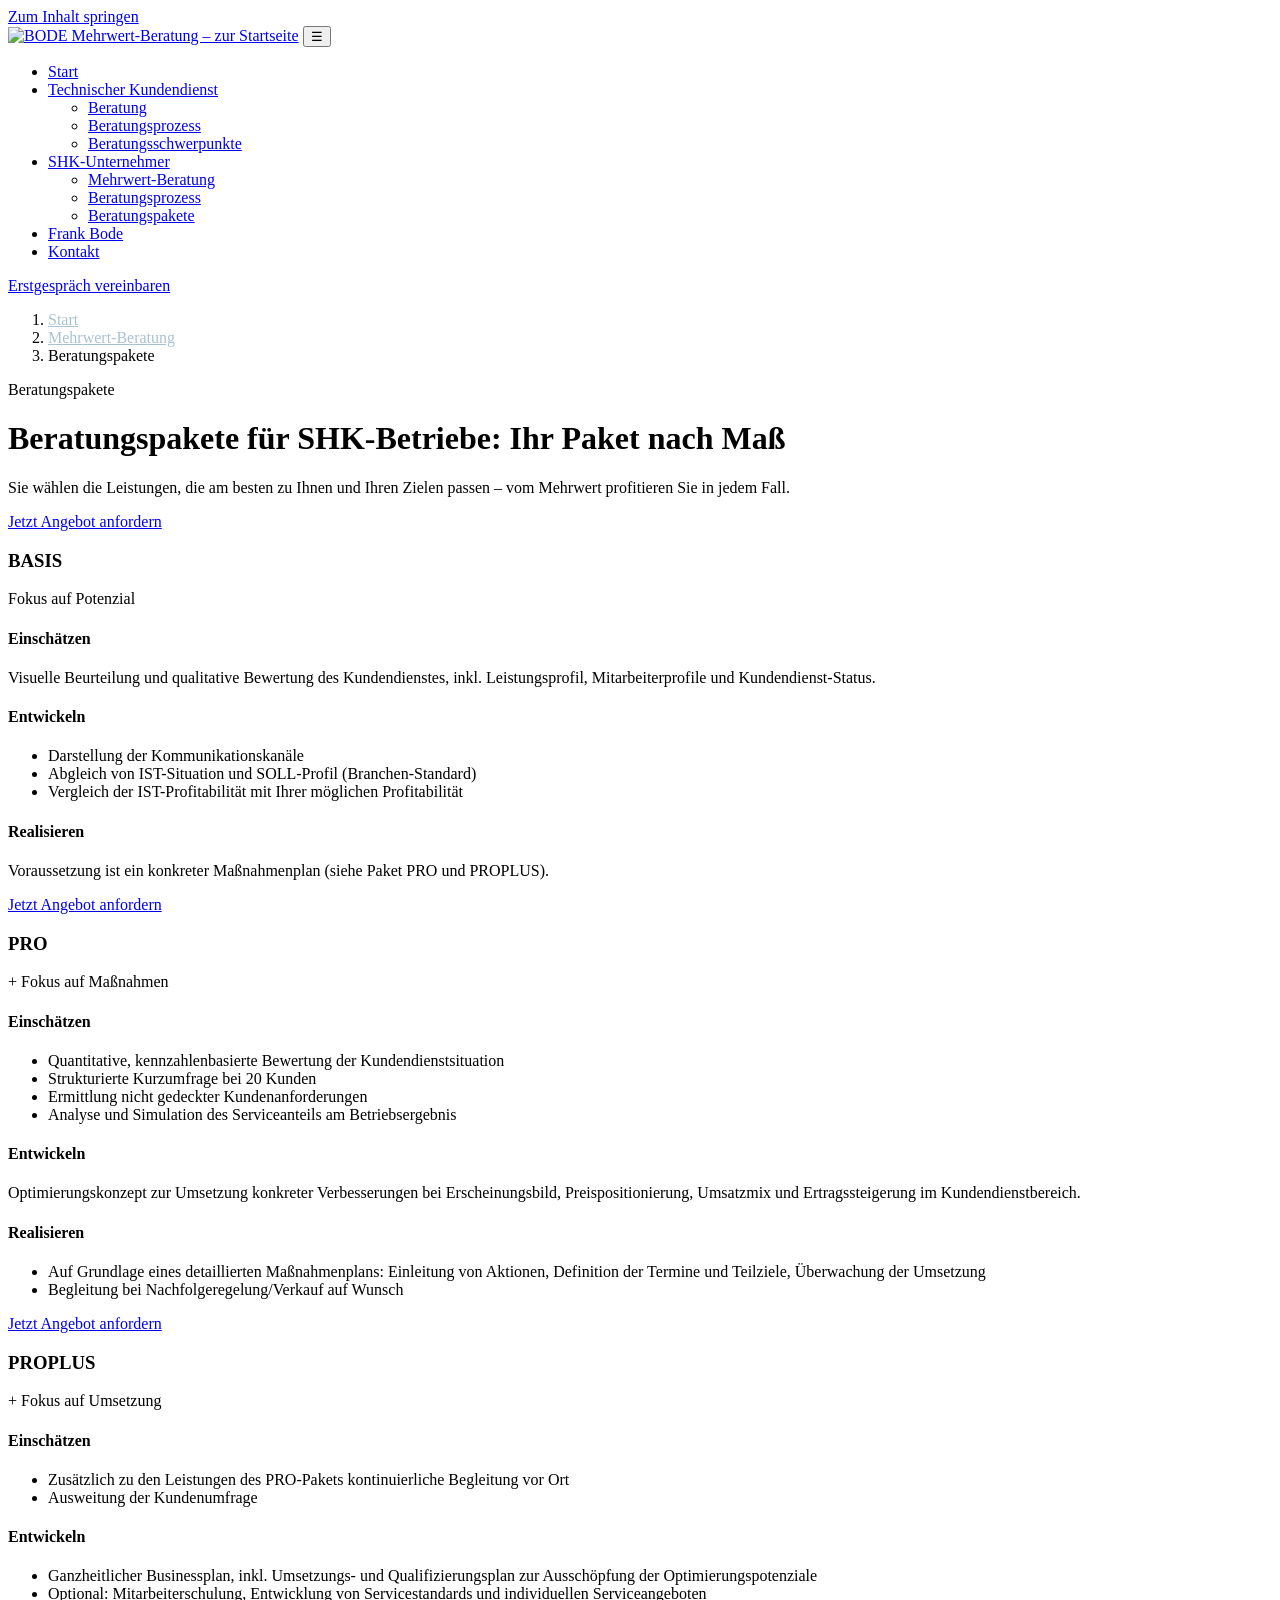
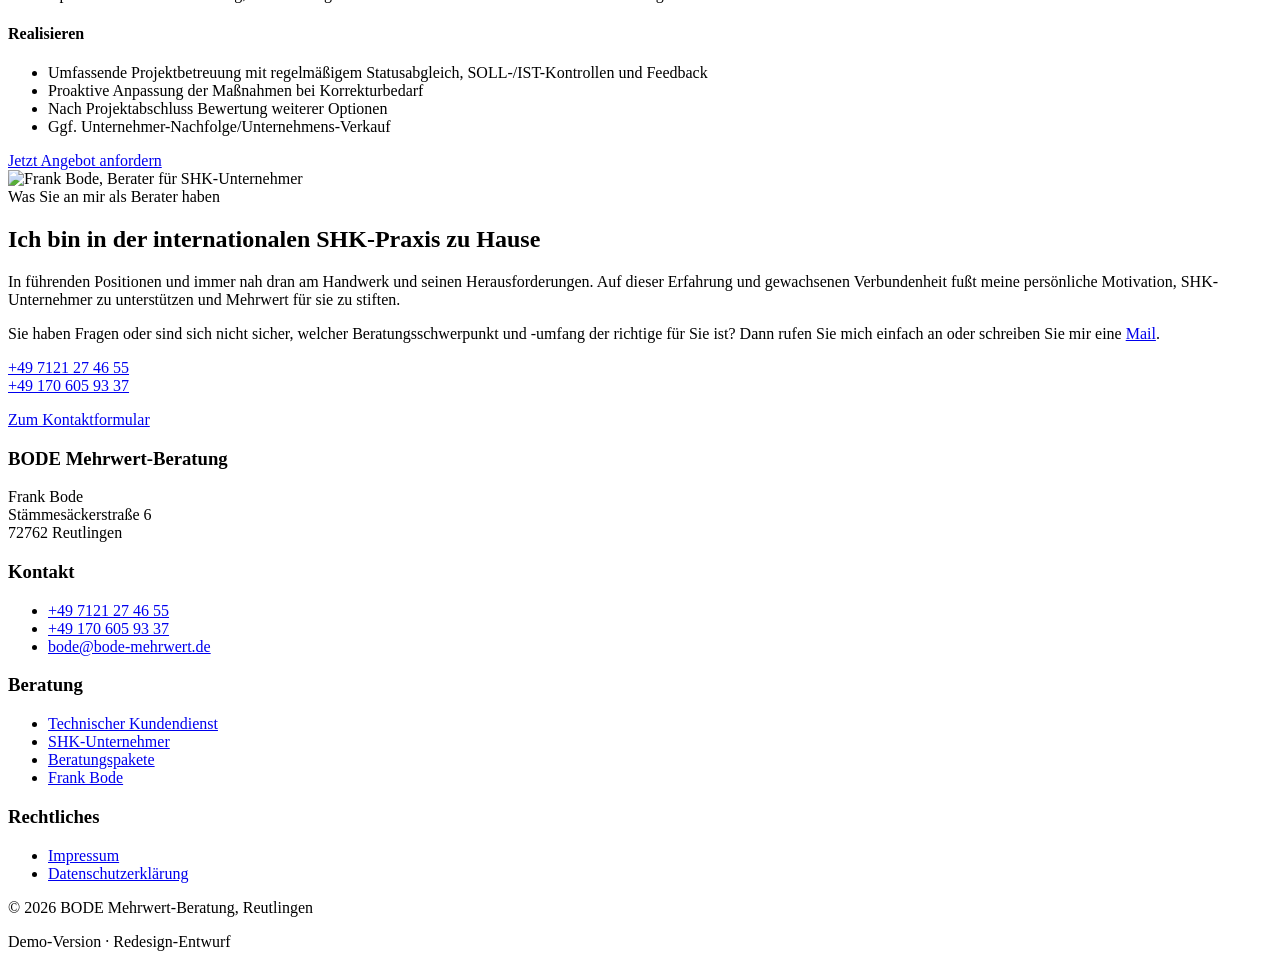
==== beratungspakete.html @ fac79a37 "Add files via upload" ====
<!DOCTYPE html>
<html lang="de">
<head>
<meta charset="utf-8">
<meta name="viewport" content="width=device-width, initial-scale=1.0">
<title>Beratungspakete für SHK-Betriebe: BASIS, PRO, PROPLUS – BODE Mehrwert-Beratung</title>
<meta name="description" content="Drei Beratungspakete nach Maß für SHK-Betriebe: BASIS (Potenzial), PRO (Maßnahmen), PROPLUS (Umsetzung mit Begleitung vor Ort). Jetzt Angebot anfordern.">
<meta name="robots" content="index,follow">
<link rel="preconnect" href="https://fonts.googleapis.com">
<link rel="preconnect" href="https://fonts.gstatic.com" crossorigin>
<link href="https://fonts.googleapis.com/css2?family=Inter:wght@400;500;600;700;800&display=swap" rel="stylesheet">
<link rel="stylesheet" href="css/style.css">
<script type="application/ld+json">
{
  "@context": "https://schema.org",
  "@type": "Service",
  "serviceType": "Unternehmensberatung für SHK-Betriebe",
  "provider": { "@type": "ProfessionalService", "name": "BODE Mehrwert-Beratung", "address": { "@type": "PostalAddress", "streetAddress": "Stämmesäckerstraße 6", "postalCode": "72762", "addressLocality": "Reutlingen", "addressCountry": "DE" } },
  "areaServed": ["DE", "AT", "CH"],
  "hasOfferCatalog": {
    "@type": "OfferCatalog",
    "name": "Beratungspakete",
    "itemListElement": [
      { "@type": "Offer", "itemOffered": { "@type": "Service", "name": "BASIS", "description": "Fokus auf Potenzial: Visuelle Beurteilung und qualitative Bewertung des Kundendienstes, inkl. Leistungsprofil, Mitarbeiterprofile und Kundendienst-Status." } },
      { "@type": "Offer", "itemOffered": { "@type": "Service", "name": "PRO", "description": "Zusätzlich Fokus auf Maßnahmen: Quantitative, kennzahlenbasierte Bewertung, Kundenumfrage, Optimierungskonzept und detaillierter Maßnahmenplan." } },
      { "@type": "Offer", "itemOffered": { "@type": "Service", "name": "PROPLUS", "description": "Zusätzlich Fokus auf Umsetzung: Kontinuierliche Begleitung vor Ort, ganzheitlicher Businessplan und umfassende Projektbetreuung." } }
    ]
  }
}
</script>
<script type="application/ld+json">
{
  "@context": "https://schema.org",
  "@type": "BreadcrumbList",
  "itemListElement": [
    { "@type": "ListItem", "position": 1, "name": "Start", "item": "index.html" },
    { "@type": "ListItem", "position": 2, "name": "Mehrwert-Beratung für SHK-Unternehmer", "item": "mehrwert-beratung.html" },
    { "@type": "ListItem", "position": 3, "name": "Beratungspakete", "item": "beratungspakete.html" }
  ]
}
</script>
</head>
<body>
<a class="skip-link" href="#inhalt">Zum Inhalt springen</a>

<header class="site-header">
  <div class="container header-inner">
    <a class="logo" href="index.html"><img src="assets/logo.webp" alt="BODE Mehrwert-Beratung – zur Startseite" width="99" height="30"></a>
    <button class="nav-toggle" aria-expanded="false" aria-label="Menü öffnen">☰</button>
    <nav class="main-nav" aria-label="Hauptnavigation">
      <ul>
        <li><a href="index.html">Start</a></li>
        <li class="has-sub"><a href="beratung.html">Technischer Kundendienst</a>
          <ul>
            <li><a href="beratung.html">Beratung</a></li>
            <li><a href="beratungsprozess-techn-kundendienst.html">Beratungsprozess</a></li>
            <li><a href="beratungsschwerpunkte.html">Beratungsschwerpunkte</a></li>
          </ul>
        </li>
        <li class="has-sub"><a href="mehrwert-beratung.html">SHK-Unternehmer</a>
          <ul>
            <li><a href="mehrwert-beratung.html">Mehrwert-Beratung</a></li>
            <li><a href="beratungsprozess.html">Beratungsprozess</a></li>
            <li><a href="beratungspakete.html" aria-current="page">Beratungspakete</a></li>
          </ul>
        </li>
        <li><a href="frank-bode.html">Frank Bode</a></li>
        <li><a href="kontakt.html">Kontakt</a></li>
      </ul>
    </nav>
    <a class="btn btn-sm header-cta" href="kontakt.html">Erstgespräch vereinbaren</a>
  </div>
</header>

<main id="inhalt">

  <div class="hero">
    <div class="container">
      <nav class="breadcrumb" aria-label="Brotkrumen">
        <ol><li><a href="index.html" style="color:#a9c2d3">Start</a></li><li><a href="mehrwert-beratung.html" style="color:#a9c2d3">Mehrwert-Beratung</a></li><li>Beratungspakete</li></ol>
      </nav>
      <span class="kicker">Beratungspakete</span>
      <h1>Beratungspakete für SHK-Betriebe: Ihr Paket nach Maß</h1>
      <p class="lead">Sie wählen die Leistungen, die am besten zu Ihnen und Ihren Zielen passen – vom Mehrwert profitieren Sie in jedem Fall.</p>
      <div class="hero-ctas">
        <a class="btn btn-lg" href="kontakt.html">Jetzt Angebot anfordern</a>
      </div>
    </div>
  </div>

  <section>
    <div class="container">
      <div class="pricing">
        <div class="price-card">
          <h3>BASIS</h3>
          <p class="focus">Fokus auf Potenzial</p>
          <h4>Einschätzen</h4>
          <p>Visuelle Beurteilung und qualitative Bewertung des Kundendienstes, inkl. Leistungsprofil, Mitarbeiterprofile und Kundendienst-Status.</p>
          <h4>Entwickeln</h4>
          <ul>
            <li>Darstellung der Kommunikationskanäle</li>
            <li>Abgleich von IST-Situation und SOLL-Profil (Branchen-Standard)</li>
            <li>Vergleich der IST-Profitabilität mit Ihrer möglichen Profitabilität</li>
          </ul>
          <h4>Realisieren</h4>
          <p>Voraussetzung ist ein konkreter Maßnahmenplan (siehe Paket PRO und PROPLUS).</p>
          <a class="btn btn-outline" href="kontakt.html">Jetzt Angebot anfordern</a>
        </div>

        <div class="price-card featured">
          <h3>PRO</h3>
          <p class="focus">+ Fokus auf Maßnahmen</p>
          <h4>Einschätzen</h4>
          <ul>
            <li>Quantitative, kennzahlenbasierte Bewertung der Kundendienstsituation</li>
            <li>Strukturierte Kurzumfrage bei 20 Kunden</li>
            <li>Ermittlung nicht gedeckter Kundenanforderungen</li>
            <li>Analyse und Simulation des Serviceanteils am Betriebsergebnis</li>
          </ul>
          <h4>Entwickeln</h4>
          <p>Optimierungskonzept zur Umsetzung konkreter Verbesserungen bei Erscheinungsbild, Preispositionierung, Umsatzmix und Ertragssteigerung im Kundendienstbereich.</p>
          <h4>Realisieren</h4>
          <ul>
            <li>Auf Grundlage eines detaillierten Maßnahmenplans: Einleitung von Aktionen, Definition der Termine und Teilziele, Überwachung der Umsetzung</li>
            <li>Begleitung bei Nachfolgeregelung/Verkauf auf Wunsch</li>
          </ul>
          <a class="btn" href="kontakt.html">Jetzt Angebot anfordern</a>
        </div>

        <div class="price-card">
          <h3>PROPLUS</h3>
          <p class="focus">+ Fokus auf Umsetzung</p>
          <h4>Einschätzen</h4>
          <ul>
            <li>Zusätzlich zu den Leistungen des PRO-Pakets kontinuierliche Begleitung vor Ort</li>
            <li>Ausweitung der Kundenumfrage</li>
          </ul>
          <h4>Entwickeln</h4>
          <ul>
            <li>Ganzheitlicher Businessplan, inkl. Umsetzungs- und Qualifizierungsplan zur Ausschöpfung der Optimierungspotenziale</li>
            <li>Optional: Mitarbeiterschulung, Entwicklung von Servicestandards und individuellen Serviceangeboten</li>
          </ul>
          <h4>Realisieren</h4>
          <ul>
            <li>Umfassende Projektbetreuung mit regelmäßigem Statusabgleich, SOLL-/IST-Kontrollen und Feedback</li>
            <li>Proaktive Anpassung der Maßnahmen bei Korrekturbedarf</li>
            <li>Nach Projektabschluss Bewertung weiterer Optionen</li>
            <li>Ggf. Unternehmer-Nachfolge/Unternehmens-Verkauf</li>
          </ul>
          <a class="btn btn-outline" href="kontakt.html">Jetzt Angebot anfordern</a>
        </div>
      </div>
    </div>
  </section>

  <section class="alt">
    <div class="container two-col">
      <img src="https://www.bode-mehrwert.de/files/bode/portrait-frank-bode.png" alt="Frank Bode, Berater für SHK-Unternehmer" loading="lazy">
      <div>
        <span class="kicker">Was Sie an mir als Berater haben</span>
        <h2>Ich bin in der internationalen SHK-Praxis zu Hause</h2>
        <p>In führenden Positionen und immer nah dran am Handwerk und seinen Herausforderungen. Auf dieser Erfahrung und gewachsenen Verbundenheit fußt meine persönliche Motivation, SHK-Unternehmer zu unterstützen und Mehrwert für sie zu stiften.</p>
        <p>Sie haben Fragen oder sind sich nicht sicher, welcher Beratungsschwerpunkt und -umfang der richtige für Sie ist? Dann rufen Sie mich einfach an oder schreiben Sie mir eine <a href="mailto:bode@bode-mehrwert.de">Mail</a>.</p>
        <p><a href="tel:+497121274655">+49 7121 27 46 55</a><br><a href="tel:+491706059337">+49 170 605 93 37</a></p>
        <a class="btn" href="kontakt.html">Zum Kontaktformular</a>
      </div>
    </div>
  </section>

</main>

<footer class="site-footer">
  <div class="container">
    <div class="footer-grid">
      <div>
        <h3>BODE Mehrwert-Beratung</h3>
        <p>Frank Bode<br>Stämmesäckerstraße 6<br>72762 Reutlingen</p>
      </div>
      <div>
        <h3>Kontakt</h3>
        <ul>
          <li><a href="tel:+497121274655">+49 7121 27 46 55</a></li>
          <li><a href="tel:+491706059337">+49 170 605 93 37</a></li>
          <li><a href="mailto:bode@bode-mehrwert.de">bode@bode-mehrwert.de</a></li>
        </ul>
      </div>
      <div>
        <h3>Beratung</h3>
        <ul>
          <li><a href="beratung.html">Technischer Kundendienst</a></li>
          <li><a href="mehrwert-beratung.html">SHK-Unternehmer</a></li>
          <li><a href="beratungspakete.html">Beratungspakete</a></li>
          <li><a href="frank-bode.html">Frank Bode</a></li>
        </ul>
      </div>
      <div>
        <h3>Rechtliches</h3>
        <ul>
          <li><a href="impressum.html">Impressum</a></li>
          <li><a href="datenschutz.html">Datenschutzerklärung</a></li>
        </ul>
      </div>
    </div>
    <div class="footer-bottom">
      <p>© 2026 BODE Mehrwert-Beratung, Reutlingen</p>
      <p>Demo-Version · Redesign-Entwurf</p>
    </div>
  </div>
</footer>
<script src="js/main.js"></script>
</body>
</html>
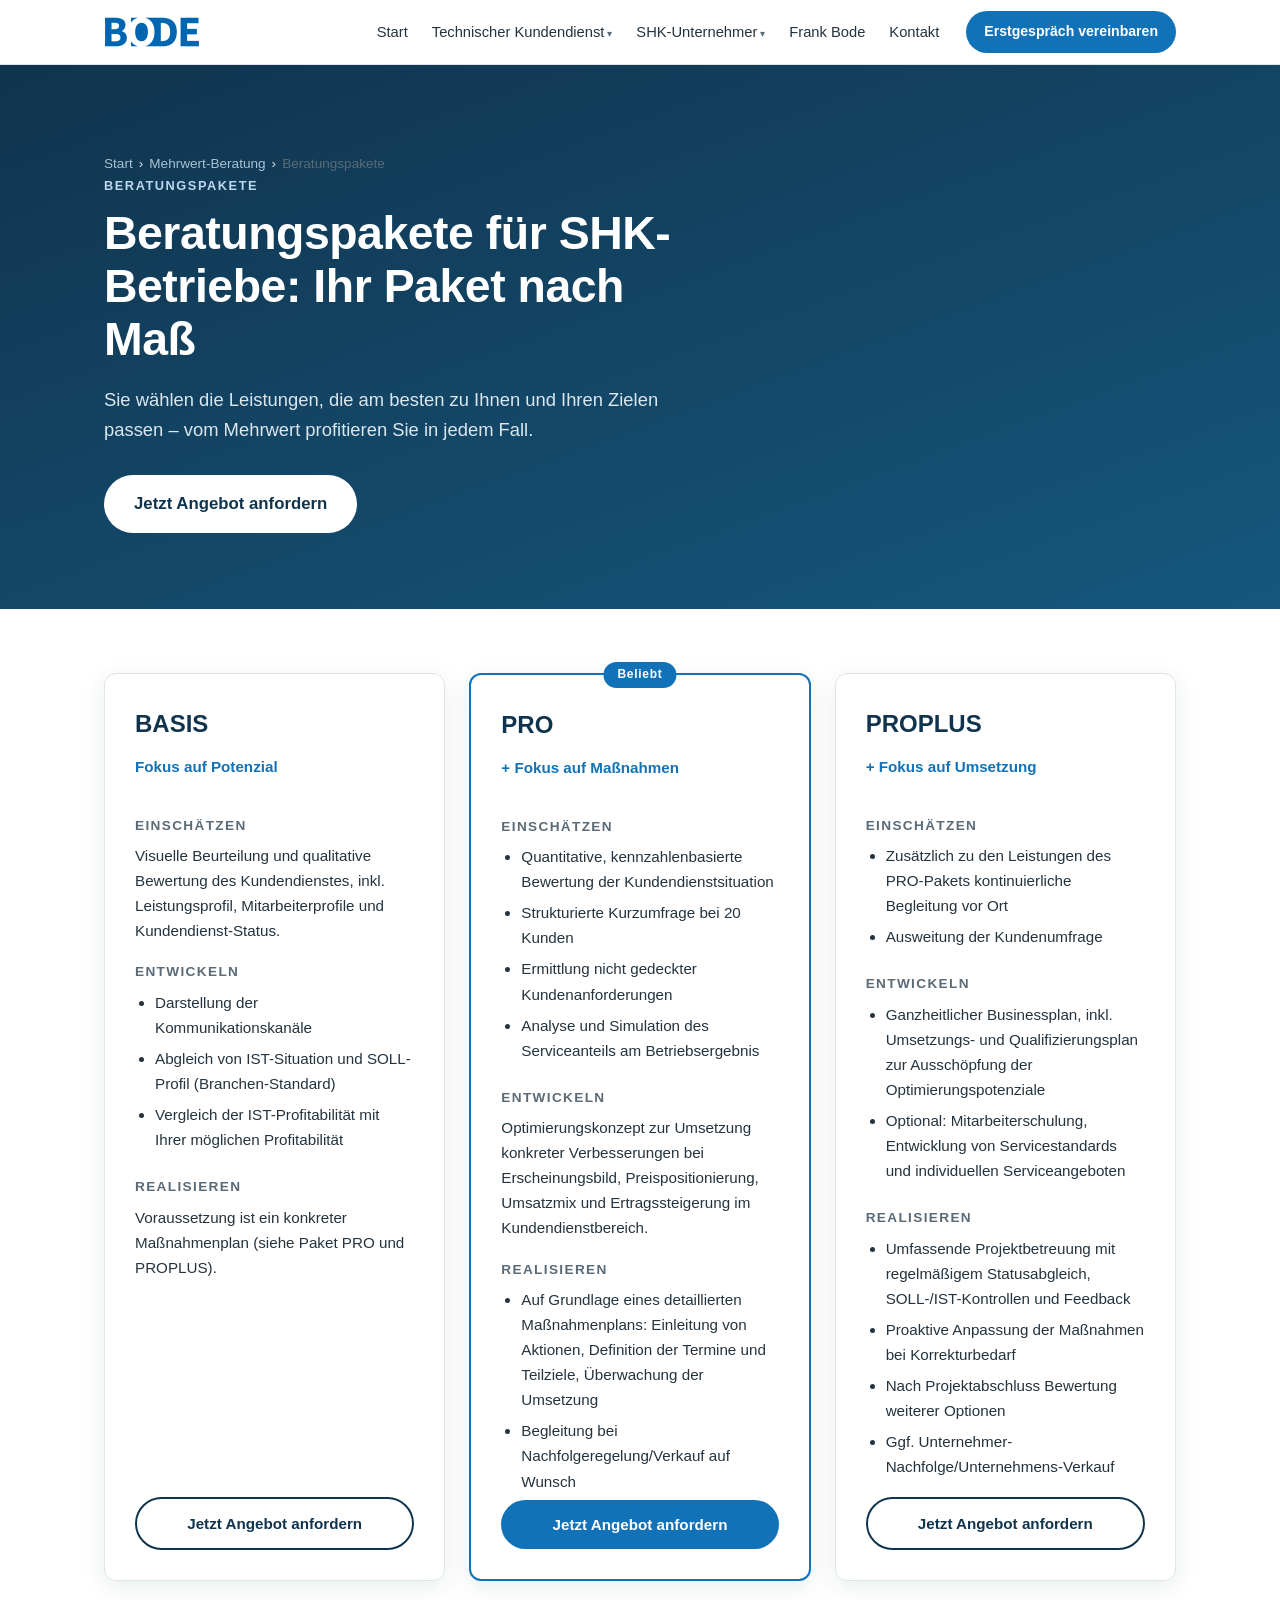
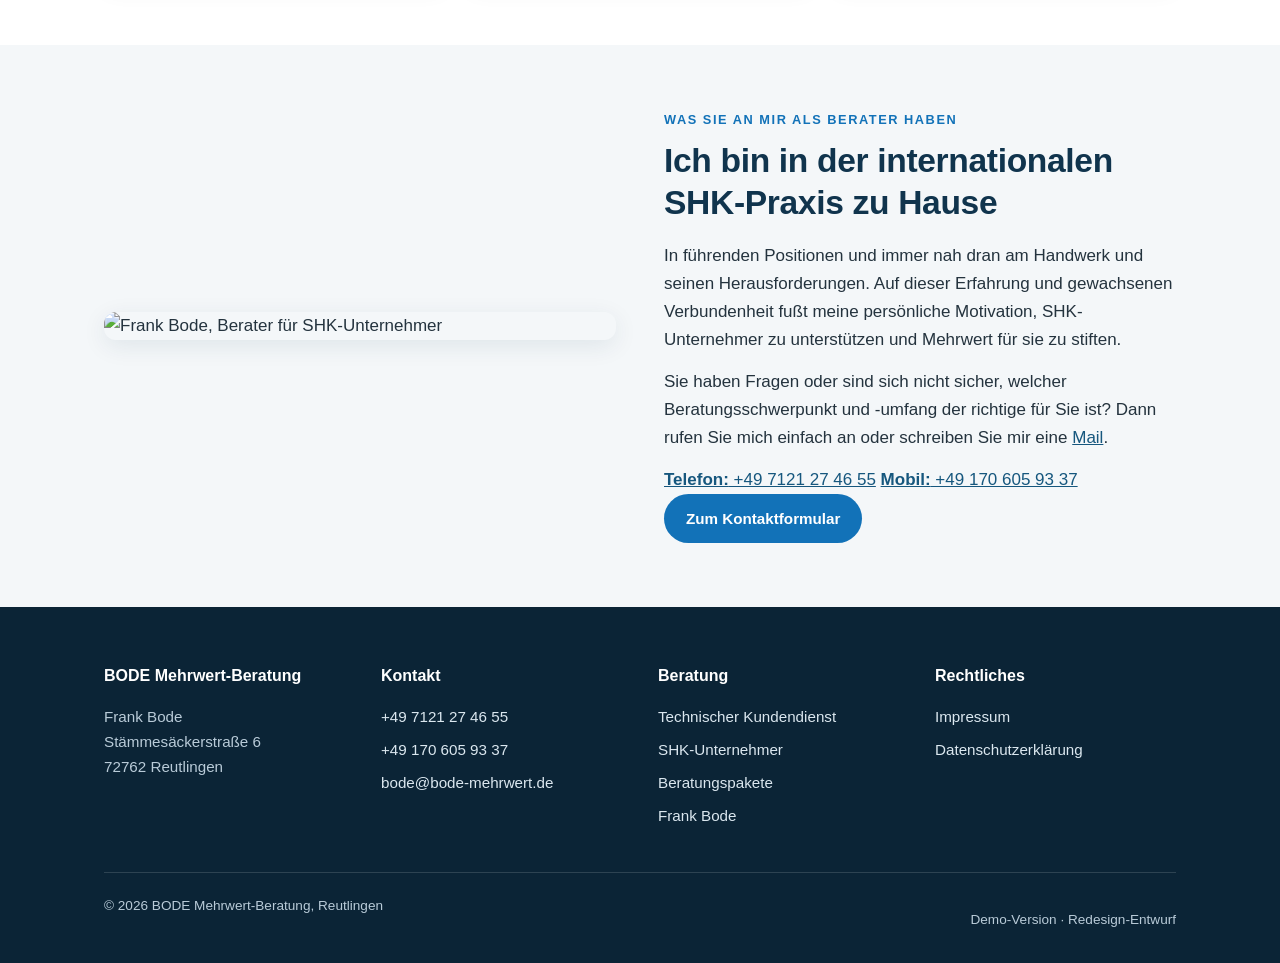
==== commit 70af2bbf: "Add files via upload" ====
--- a/beratungspakete.html
+++ b/beratungspakete.html
@@ -161,8 +161,11 @@
         <h2>Ich bin in der internationalen SHK-Praxis zu Hause</h2>
         <p>In führenden Positionen und immer nah dran am Handwerk und seinen Herausforderungen. Auf dieser Erfahrung und gewachsenen Verbundenheit fußt meine persönliche Motivation, SHK-Unternehmer zu unterstützen und Mehrwert für sie zu stiften.</p>
         <p>Sie haben Fragen oder sind sich nicht sicher, welcher Beratungsschwerpunkt und -umfang der richtige für Sie ist? Dann rufen Sie mich einfach an oder schreiben Sie mir eine <a href="mailto:bode@bode-mehrwert.de">Mail</a>.</p>
-        <p><a href="tel:+497121274655">+49 7121 27 46 55</a><br><a href="tel:+491706059337">+49 170 605 93 37</a></p>
-        <a class="btn" href="kontakt.html">Zum Kontaktformular</a>
+        <p class="direct-contact">
+          <a href="tel:+497121274655"><strong>Telefon:</strong> +49 7121 27 46 55</a>
+          <a href="tel:+491706059337"><strong>Mobil:</strong> +49 170 605 93 37</a>
+        </p>
+        <a class="btn contact-button" href="kontakt.html">Zum Kontaktformular</a>
       </div>
     </div>
   </section>
--- a/css/style.css
+++ b/css/style.css
@@ -0,0 +1,265 @@
+/* BODE Mehrwert-Beratung – Relaunch-Demo */
+:root {
+  /* ===== AKZENTFARBE ZENTRAL ÄNDERN =====
+     Nur die drei --accent-Werte anpassen, der Rest der Seite folgt automatisch.
+     Aktuell: Logo-Blau. Alternative (früheres Orange): #e8792b / #cf6518 / #fdeedd */
+  --accent: #1272b8;        /* Buttons, Links-Akzente, Kicker */
+  --accent-dark: #0e5c94;   /* Hover-Zustand */
+  --accent-tint: #e8f1f8;   /* helle Fläche (Chips, Badges) */
+  --accent-on-dark: #bcd9ef;/* Akzent-Text auf dunklem Hintergrund */
+
+  --navy: #10344d;
+  --navy-dark: #0b2436;
+  --petrol: #16577e;
+  --bg: #ffffff;
+  --bg-soft: #f4f7f9;
+  --text: #24333e;
+  --text-soft: #5a6b77;
+  --border: #dde5ea;
+  --radius: 12px;
+  --shadow: 0 6px 24px rgba(16, 52, 77, .09);
+  --maxw: 1120px;
+}
+
+* { box-sizing: border-box; margin: 0; padding: 0; }
+html { scroll-behavior: smooth; }
+body {
+  font-family: "Inter", -apple-system, BlinkMacSystemFont, "Segoe UI", Roboto, Helvetica, Arial, sans-serif;
+  color: var(--text);
+  background: var(--bg);
+  line-height: 1.65;
+  font-size: 17px;
+}
+img { max-width: 100%; height: auto; display: block; }
+a { color: var(--petrol); }
+
+.container { max-width: var(--maxw); margin: 0 auto; padding: 0 24px; }
+
+/* Skip link */
+.skip-link {
+  position: absolute; left: -9999px; top: 0; background: var(--navy); color: #fff;
+  padding: 10px 18px; z-index: 200; border-radius: 0 0 8px 0;
+}
+.skip-link:focus { left: 0; }
+
+/* Header */
+.site-header {
+  position: sticky; top: 0; z-index: 100;
+  background: rgba(255, 255, 255, .96);
+  backdrop-filter: blur(8px);
+  border-bottom: 1px solid var(--border);
+}
+.header-inner {
+  display: flex; align-items: center; justify-content: space-between;
+  gap: 16px; min-height: 64px;
+}
+.logo { text-decoration: none; display: flex; align-items: center; flex-shrink: 0; }
+.logo img { height: 30px; width: auto; display: block; }
+
+.main-nav { margin-left: auto; }
+.main-nav ul { list-style: none; display: flex; gap: 2px; align-items: center; }
+.main-nav a {
+  display: block; padding: 9px 11px; text-decoration: none; color: var(--text);
+  font-weight: 500; font-size: .92rem; border-radius: 8px; white-space: nowrap;
+}
+.main-nav a:hover, .main-nav a[aria-current="page"] { background: var(--bg-soft); color: var(--navy); }
+.main-nav li { position: relative; }
+.main-nav li.has-sub > a::after { content: " ▾"; font-size: .7em; color: var(--text-soft); }
+.main-nav li.has-sub > ul {
+  display: none; position: absolute; top: 100%; left: 0; min-width: 240px;
+  background: #fff; border: 1px solid var(--border); border-radius: var(--radius);
+  box-shadow: var(--shadow); padding: 8px; flex-direction: column; gap: 2px;
+}
+.main-nav li.has-sub:hover > ul, .main-nav li.has-sub:focus-within > ul { display: flex; }
+
+.btn {
+  display: inline-block; background: var(--accent); color: #fff !important;
+  font-weight: 600; text-decoration: none; padding: 12px 22px; border-radius: 999px;
+  border: none; cursor: pointer; font-size: .95rem; transition: background .15s ease;
+}
+.btn:hover { background: var(--accent-dark); }
+.btn-outline { background: transparent; color: var(--navy) !important; border: 2px solid var(--navy); }
+.btn-outline:hover { background: var(--navy); color: #fff !important; }
+.btn-lg { padding: 15px 30px; font-size: 1.05rem; margin-bottom:12px;}
+.btn-sm { padding: 9px 18px; font-size: .88rem; white-space: nowrap; }
+
+.nav-toggle { display: none; background: none; border: 1px solid var(--border); border-radius: 8px; padding: 8px 12px; font-size: 1.2rem; cursor: pointer; color: var(--navy); }
+
+/* Hero */
+.hero { background: linear-gradient(160deg, var(--navy) 0%, var(--petrol) 100%); color: #fff; padding: 72px 0 64px; }
+.hero .kicker { color: var(--accent-on-dark); }
+.hero .btn:not(.btn-outline) { background: #fff; color: var(--navy) !important; }
+.hero .btn:not(.btn-outline):hover { background: var(--accent-tint); }
+.hero h1 { font-size: clamp(1.9rem, 4vw, 2.9rem); line-height: 1.15; max-width: 22ch; margin-bottom: 18px; letter-spacing: -.01em; }
+.hero p.lead { font-size: 1.15rem; max-width: 60ch; color: #dbe7ef; margin-bottom: 30px; }
+.hero .hero-ctas { display: flex; gap: 14px; flex-wrap: wrap; }
+.hero .btn-outline { border-color: #fff; color: #fff !important; }
+.hero .btn-outline:hover { background: #fff; color: var(--navy) !important; }
+.hero-grid { display: grid; grid-template-columns: 1.4fr 1fr; gap: 48px; align-items: center; }
+.hero-grid img { border-radius: var(--radius); box-shadow: var(--shadow); }
+
+/* Fact bar */
+.fact-bar { background: var(--navy-dark); color: #cfe0eb; padding: 14px 0; font-size: .95rem; }
+.fact-bar .container { display: flex; gap: 12px 36px; flex-wrap: wrap; justify-content: center; }
+.fact-bar strong { color: #fff; }
+
+/* Sections */
+section { padding: 64px 0; }
+section.alt { background: var(--bg-soft); }
+.kicker { text-transform: uppercase; letter-spacing: .12em; font-size: .8rem; font-weight: 700; color: var(--accent); display: block; margin-bottom: 10px; }
+h2 { font-size: clamp(1.5rem, 3vw, 2.1rem); color: var(--navy); line-height: 1.25; margin-bottom: 18px; letter-spacing: -.01em; }
+h3 { font-size: 1.2rem; color: var(--navy); margin: 26px 0 10px; }
+p + p { margin-top: 14px; }
+.section-intro { max-width: 70ch; color: var(--text-soft); margin-bottom: 36px; }
+
+/* Cards */
+.card-grid { display: grid; grid-template-columns: repeat(auto-fit, minmax(280px, 1fr)); gap: 24px; }
+.card {
+  background: #fff; border: 1px solid var(--border); border-radius: var(--radius);
+  padding: 28px; box-shadow: var(--shadow);
+}
+.card h3 { margin-top: 0; }
+.card ul { padding-left: 20px; margin-top: 10px; }
+.card ul li { margin-bottom: 8px; }
+.card .card-link { display: inline-block; margin-top: 16px; font-weight: 600; text-decoration: none; }
+
+/* Checklist */
+.checklist { list-style: none; margin: 22px 0; }
+.checklist li { padding-left: 34px; position: relative; margin-bottom: 12px; }
+.checklist li::before {
+  content: "✓"; position: absolute; left: 0; top: 0;
+  width: 24px; height: 24px; border-radius: 50%; background: var(--accent);
+  color: #fff; font-size: .8rem; font-weight: 700; display: flex; align-items: center; justify-content: center;
+}
+.checklist.q li::before { content: "?"; background: var(--petrol); }
+
+/* Process steps */
+.steps { counter-reset: step; display: grid; gap: 20px; margin-top: 30px; }
+.step { background: #fff; border: 1px solid var(--border); border-radius: var(--radius); padding: 26px 26px 26px 84px; position: relative; box-shadow: var(--shadow); }
+.step::before {
+  counter-increment: step; content: counter(step);
+  position: absolute; left: 24px; top: 26px; width: 42px; height: 42px;
+  background: var(--navy); color: #fff; border-radius: 50%; font-weight: 700; font-size: 1.1rem;
+  display: flex; align-items: center; justify-content: center;
+}
+.step h3 { margin-top: 0; }
+
+/* Three pillars (Dreisatz) */
+.pillars { display: grid; grid-template-columns: repeat(auto-fit, minmax(260px, 1fr)); gap: 24px; }
+.pillar { background: var(--navy); color: #fff; border-radius: var(--radius); padding: 30px; }
+.pillar:nth-child(2) { background: var(--petrol); }
+.pillar:nth-child(3) { background: var(--accent); }
+.pillar h3 { color: #fff; margin-top: 0; letter-spacing: .06em; }
+.pillar p.sub { font-weight: 600; margin-bottom: 12px; color: rgba(255,255,255,.9); }
+.pillar ul { list-style: none; }
+.pillar li { padding: 5px 0; border-bottom: 1px solid rgba(255,255,255,.18); font-size: .95rem; }
+.pillar li:last-child { border-bottom: none; }
+
+/* Pricing */
+.pricing { display: grid; grid-template-columns: repeat(auto-fit, minmax(290px, 1fr)); gap: 24px; align-items: stretch; }
+.price-card { background: #fff; border: 1px solid var(--border); border-radius: var(--radius); padding: 30px; box-shadow: var(--shadow); display: flex; flex-direction: column; }
+.price-card.featured { border: 2px solid var(--accent); position: relative; }
+.price-card.featured::before {
+  content: "Beliebt"; position: absolute; top: -13px; left: 50%; transform: translateX(-50%);
+  background: var(--accent); color: #fff; font-size: .75rem; font-weight: 700;
+  padding: 3px 14px; border-radius: 999px; letter-spacing: .06em;
+}
+.price-card h3 { margin-top: 0; font-size: 1.5rem; }
+.price-card .focus { color: var(--accent); font-weight: 600; margin-bottom: 18px; }
+.price-card h4 { font-size: .85rem; letter-spacing: .1em; text-transform: uppercase; color: var(--text-soft); margin: 18px 0 6px; }
+.price-card ul { padding-left: 20px; }
+.price-card li { margin-bottom: 6px; font-size: .95rem; }
+.price-card .btn { margin-top: auto; text-align: center; }
+.price-card p { font-size: .95rem; }
+
+/* Quote */
+blockquote.pull {
+  border-left: 4px solid var(--accent); background: var(--bg-soft);
+  padding: 26px 30px; border-radius: 0 var(--radius) var(--radius) 0;
+  font-size: 1.15rem; color: var(--navy); font-style: italic; margin: 30px 0;
+}
+blockquote.pull footer { font-style: normal; font-size: .9rem; color: var(--text-soft); margin-top: 12px; }
+
+/* Testimonials */
+.testimonials { display: grid; grid-template-columns: repeat(auto-fit, minmax(280px, 1fr)); gap: 24px; }
+.testimonial { background: #fff; border: 1px dashed var(--accent); border-radius: var(--radius); padding: 26px; }
+.testimonial .placeholder-tag { display: inline-block; background: var(--accent-tint); color: var(--accent-dark); font-size: .72rem; font-weight: 700; letter-spacing: .08em; text-transform: uppercase; padding: 3px 10px; border-radius: 999px; margin-bottom: 12px; }
+.testimonial footer { margin-top: 14px; font-weight: 600; color: var(--navy); font-size: .92rem; }
+
+/* FAQ */
+.faq details {
+  background: #fff; border: 1px solid var(--border); border-radius: var(--radius);
+  padding: 0; margin-bottom: 12px; box-shadow: var(--shadow); overflow: hidden;
+}
+.faq summary {
+  cursor: pointer; font-weight: 600; color: var(--navy); padding: 18px 22px;
+  list-style: none; position: relative; padding-right: 48px;
+}
+.faq summary::-webkit-details-marker { display: none; }
+.faq summary::after { content: "+"; position: absolute; right: 20px; top: 50%; transform: translateY(-50%); font-size: 1.4rem; color: var(--accent); }
+.faq details[open] summary::after { content: "–"; }
+.faq details > div { padding: 0 22px 20px; color: var(--text-soft); }
+
+/* Two-col */
+.two-col { display: grid; grid-template-columns: 1fr 1fr; gap: 48px; align-items: center; }
+.two-col img { border-radius: var(--radius); box-shadow: var(--shadow); }
+
+/* Experiment gallery */
+.experiment-pair { display: grid; grid-template-columns: 1fr 1fr; gap: 16px; margin: 18px 0 30px; }
+.experiment-pair img { border-radius: var(--radius); box-shadow: var(--shadow); }
+
+/* CTA band */
+.cta-band { background: linear-gradient(135deg, var(--accent) 0%, var(--accent-dark) 100%); color: #fff; text-align: center; }
+.cta-band h2 { color: #fff; }
+.cta-band p { max-width: 60ch; margin: 0 auto 26px; color: var(--accent-on-dark); }
+.cta-band .btn { background: #fff; color: var(--navy) !important; }
+.cta-band .btn:hover { background: var(--bg-soft); }
+.cta-meta { margin-top: 16px; font-size: .95rem; color: var(--accent-on-dark); }
+.cta-meta a { color: #fff; }
+
+/* Contact */
+.contact-grid { display: grid; grid-template-columns: 1fr 1.2fr; gap: 48px; align-items: start; }
+.contact-card { background: #fff; border: 1px solid var(--border); border-radius: var(--radius); padding: 30px; box-shadow: var(--shadow); }
+.contact-card p { margin-bottom: 10px; }
+form .field { margin-bottom: 18px; }
+form label { display: block; font-weight: 600; font-size: .92rem; margin-bottom: 6px; color: var(--navy); }
+form input[type="text"], form input[type="email"], form textarea {
+  width: 100%; padding: 12px 14px; border: 1px solid var(--border); border-radius: 8px;
+  font: inherit; background: #fff;
+}
+form input:focus, form textarea:focus { outline: 2px solid var(--petrol); border-color: var(--petrol); }
+form fieldset { border: 1px solid var(--border); border-radius: 8px; padding: 14px 16px; margin-bottom: 18px; }
+form legend { font-weight: 600; font-size: .92rem; color: var(--navy); padding: 0 6px; }
+form .check { display: flex; gap: 10px; align-items: flex-start; font-size: .92rem; margin: 8px 0; }
+form .check input { margin-top: 4px; }
+.form-note { font-size: .85rem; color: var(--text-soft); margin-top: 12px; }
+
+/* Breadcrumb */
+.breadcrumb { font-size: .85rem; color: var(--text-soft); padding: 16px 0 0; }
+.breadcrumb ol { list-style: none; display: flex; flex-wrap: wrap; gap: 6px; }
+.breadcrumb li + li::before { content: "›"; margin-right: 6px; color: var(--border); }
+.breadcrumb a { color: var(--text-soft); text-decoration: none; }
+.breadcrumb a:hover { color: var(--petrol); }
+
+/* Footer */
+.site-footer { background: var(--navy-dark); color: #b9cbd8; padding: 56px 0 32px; margin-top: 0; font-size: .95rem; }
+.footer-grid { display: grid; grid-template-columns: repeat(auto-fit, minmax(220px, 1fr)); gap: 36px; margin-bottom: 36px; }
+.site-footer h3 { color: #fff; font-size: 1rem; margin: 0 0 14px; }
+.site-footer ul { list-style: none; }
+.site-footer li { margin-bottom: 8px; }
+.site-footer a { color: #dbe7ef; text-decoration: none; }
+.site-footer a:hover { color: #fff; text-decoration: underline; }
+.footer-bottom { border-top: 1px solid rgba(255,255,255,.14); padding-top: 22px; display: flex; justify-content: space-between; flex-wrap: wrap; gap: 12px; font-size: .85rem; }
+
+/* Responsive */
+@media (max-width: 920px) {
+  .hero-grid, .two-col, .contact-grid { grid-template-columns: 1fr; }
+  .contact-form { order: 1; }
+  .contact-info { order: 2; }
+  .nav-toggle { display: block; }
+  .main-nav { display: none; position: absolute; top: 100%; left: 0; right: 0; background: #fff; border-bottom: 1px solid var(--border); box-shadow: var(--shadow); }
+  .main-nav.open { display: block; }
+  .main-nav ul { flex-direction: column; align-items: stretch; padding: 12px 20px; }
+  .main-nav li.has-sub > ul { display: flex; position: static; box-shadow: none; border: none; padding-left: 18px; }
+  .header-cta { display: none; }
+}
